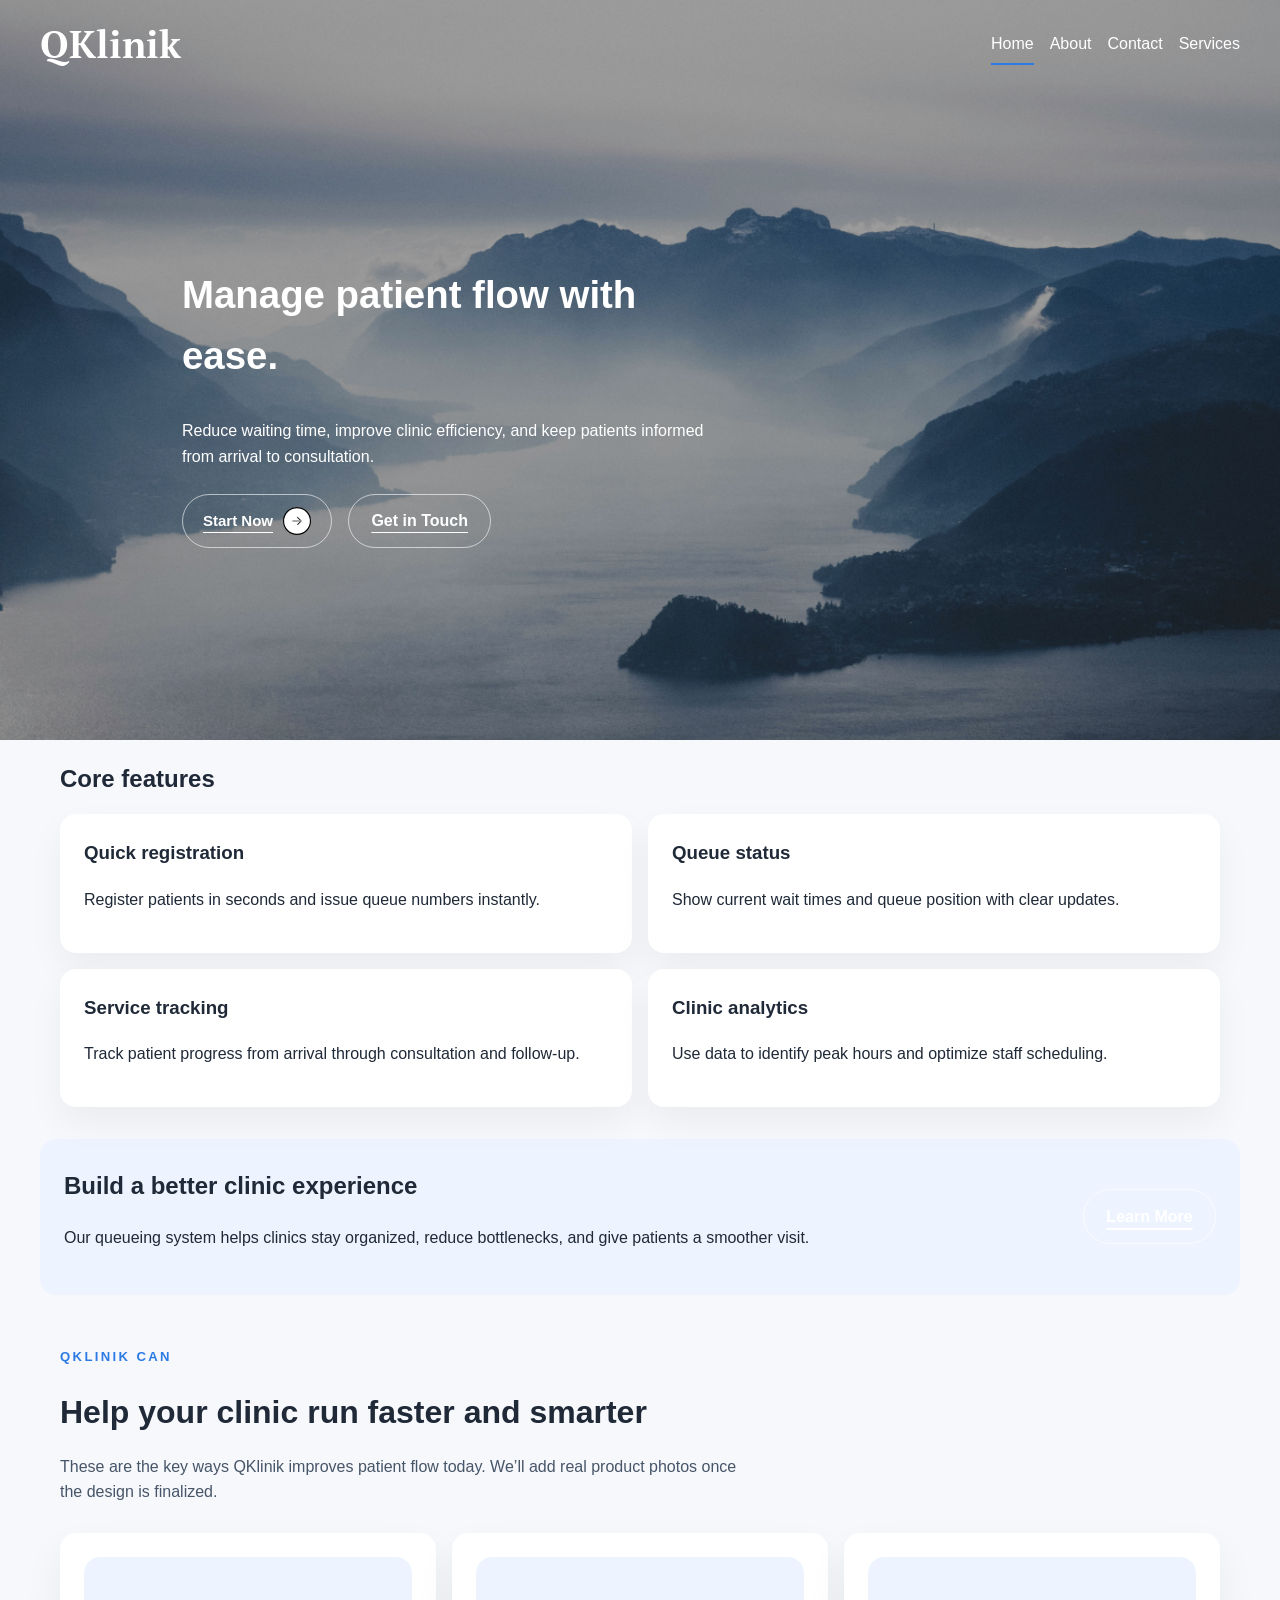
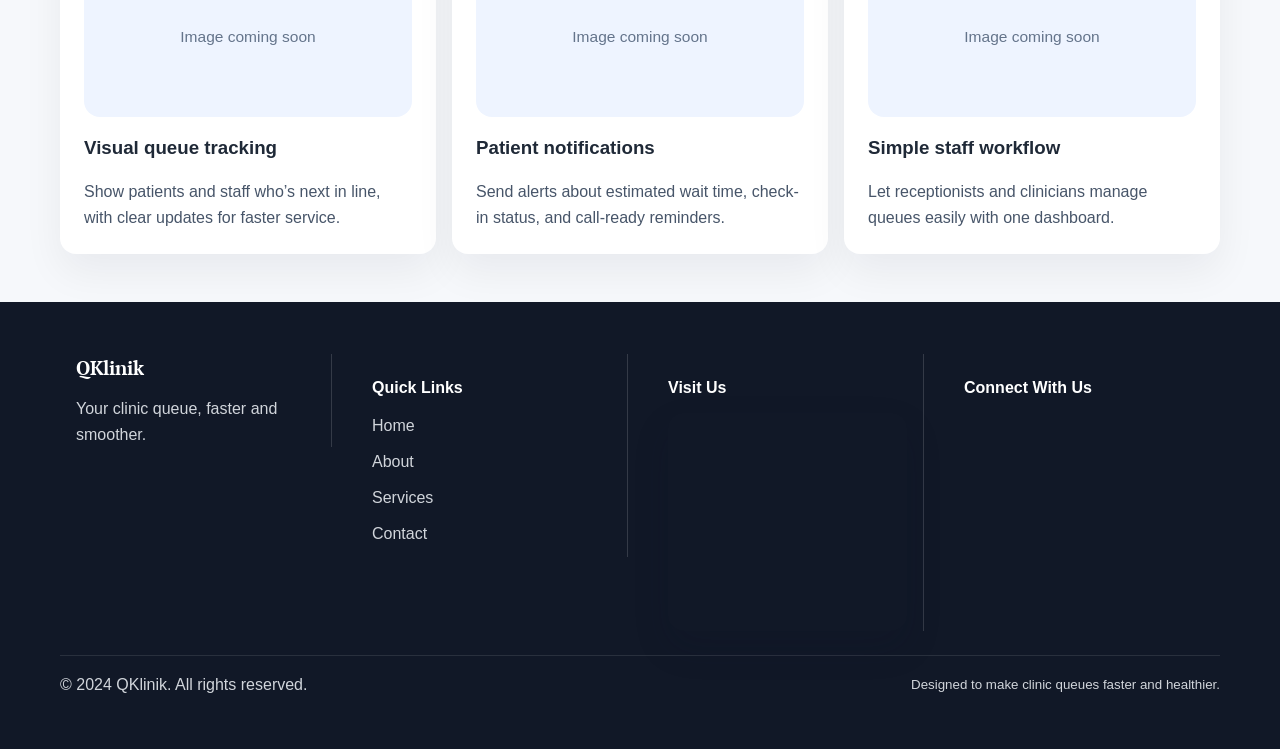
==== Client/webpages/index.html @ 43441c1c "HAHAHHA" ====
<!doctype html>
<html lang="en">
  <head>
    <meta charset="UTF-8" />
    <meta name="viewport" content="width=device-width, initial-scale=1.0" />
    <title>Clinic Queueing System</title>
    <link rel="stylesheet" href="../designs/StylesIndex.css" />
    <link
      href="https://fonts.googleapis.com/css2?family=Poppins:wght@600&display=swap"
      rel="stylesheet"
    />
    <!-- Basic Icons -->
    <link
      href="https://cdn.boxicons.com/3.0.8/fonts/basic/boxicons.min.css"
      rel="stylesheet"
    />
    <!-- Filled Icons -->
    <link
      href="https://cdn.boxicons.com/3.0.8/fonts/filled/boxicons-filled.min.css"
      rel="stylesheet"
    />
    <!-- Brand Icons -->
    <link
      href="https://cdn.boxicons.com/3.0.8/fonts/brands/boxicons-brands.min.css"
      rel="stylesheet"
    />
    <link rel="preconnect" href="https://fonts.googleapis.com" />
    <link rel="preconnect" href="https://fonts.gstatic.com" crossorigin />
    <link
      href="https://fonts.googleapis.com/css2?family=PT+Serif:ital,wght@1,700&display=swap"
      rel="stylesheet"
    />
  </head>

  <body>
    <header class="site-header">
      <div class="container header-inner">
        <div class="brand-section">
          <!-- <img src="../img/Picture3.png" alt="QKlinik Logo" class="logo"> -->
          <a href="index.html" class="site-title-link">
            <h1 class="site-title">QKlinik</h1>
          </a>
        </div>

        <nav id="navbar" class="main-nav">
          <a href="index.html" class="active">Home</a>
          <a href="about.html">About</a>
          <a href="contact.html">Contact</a>
          <a href="product.html">Services</a>
        </nav>
      </div>
    </header>

    <main class="container">
      <section class="hero">
        <div class="hero-bg"></div>
        <div class="hero-content">
          <h2>Manage patient flow with ease.</h2>
          <p>
            Reduce waiting time, improve clinic efficiency, and keep patients
            informed from arrival to consultation.
          </p>
          <div class="hero-actions">
            <a href="../webpages/login.html" class="button primary">
              <span>Start Now</span>
              <svg
                xmlns="http://www.w3.org/2000/svg"
                fill="none"
                viewBox="0 0 74 74"
                height="34"
                width="34"
              >
                <circle
                  stroke-width="3"
                  stroke="black"
                  r="35.5"
                  cy="37"
                  cx="37"
                ></circle>
                <path
                  fill="black"
                  d="M25 35.5C24.1716 35.5 23.5 36.1716 23.5 37C23.5 
                            37.8284 24.1716 38.5 25 38.5V35.5ZM49.0607 
                            38.0607C49.6464 37.4749 49.6464 36.5251 
                            49.0607 35.9393L39.5147 26.3934C38.9289 
                            25.8076 37.9792 25.8076 37.3934 26.3934C36.8076 
                            26.9792 36.8076 27.9289 37.3934 28.5147L45.8787 
                            37L37.3934 45.4853C36.8076 46.0711 36.8076 47.0208 
                            37.3934 47.6066C37.9792 48.1924 38.9289 48.1924 39.5147 
                            47.6066L49.0607 38.0607ZM25 38.5L48 38.5V35.5L25 35.5V38.5Z"
                ></path>
              </svg>
            </a>
            <a href="contact.html" class="button secondary"> Get in Touch </a>
          </div>
        </div>
        <!-- <div class="hero-card">
                <h3>Why choose our system?</h3>
                <ul>
                    <li>Real-time queue tracking</li>
                    <li>Appointment reminders</li>
                    <li>Easy staff check-in</li>
                    <li>Patient notifications</li>
                </ul>
            </div> -->
      </section>

      <section class="features">
        <h2>Core features</h2>
        <div class="feature-grid">
          <article class="feature-card">
            <h3>Quick registration</h3>
            <p>
              Register patients in seconds and issue queue numbers instantly.
            </p>
          </article>
          <article class="feature-card">
            <h3>Queue status</h3>
            <p>
              Show current wait times and queue position with clear updates.
            </p>
          </article>
          <article class="feature-card">
            <h3>Service tracking</h3>
            <p>
              Track patient progress from arrival through consultation and
              follow-up.
            </p>
          </article>
          <article class="feature-card">
            <h3>Clinic analytics</h3>
            <p>
              Use data to identify peak hours and optimize staff scheduling.
            </p>
          </article>
        </div>
      </section>

      <section class="about-preview">
        <div>
          <h2>Build a better clinic experience</h2>
          <p>
            Our queueing system helps clinics stay organized, reduce
            bottlenecks, and give patients a smoother visit.
          </p>
        </div>
        <div class="about-actions">
          <a href="about.html" class="button tertiary">Learn More</a>
        </div>
      </section>

      <section class="showcase">
        <div class="showcase-header">
          <span class="section-label">QKlinik can</span>
          <h2>Help your clinic run faster and smarter</h2>
          <p>
            These are the key ways QKlinik improves patient flow today. We’ll
            add real product photos once the design is finalized.
          </p>
        </div>
        <div class="showcase-grid">
          <article class="showcase-card">
            <div class="showcase-image-placeholder">Image coming soon</div>
            <h3>Visual queue tracking</h3>
            <p>
              Show patients and staff who’s next in line, with clear updates for
              faster service.
            </p>
          </article>
          <article class="showcase-card">
            <div class="showcase-image-placeholder">Image coming soon</div>
            <h3>Patient notifications</h3>
            <p>
              Send alerts about estimated wait time, check-in status, and
              call-ready reminders.
            </p>
          </article>
          <article class="showcase-card">
            <div class="showcase-image-placeholder">Image coming soon</div>
            <h3>Simple staff workflow</h3>
            <p>
              Let receptionists and clinicians manage queues easily with one
              dashboard.
            </p>
          </article>
        </div>
      </section>
    </main>

    <footer class="site-footer">
      <div class="container footer-inner">
        <div class="footer-grid">
          <div class="footer-column footer-brand">
            <h3>QKlinik</h3>
            <p>Your clinic queue, faster and smoother.</p>
          </div>

          <div class="footer-column footer-links">
            <h4>Quick Links</h4>
            <ul>
              <li><a href="index.html">Home</a></li>
              <li><a href="about.html">About</a></li>
              <li><a href="product.html">Services</a></li>
              <li><a href="contact.html">Contact</a></li>
            </ul>
          </div>

          <div class="footer-column footer-map">
            <h4>Visit Us</h4>
            <div class="map-wrapper">
              <iframe
                src="https://www.google.com/maps/embed?pb=!1m18!1m12!1m3!1d981.3903985578287!2d123.89680746063478!3d10.296863647069573!2m3!1f0!2f0!3f0!3m2!1i1024!2i768!4f13.1!3m3!1m2!1s0x33a99bfd54c152e5%3A0xf9b2f3f4bd996da0!2sUniversity%20of%20Cebu%20-%20Main%20Campus!5e0!3m2!1sen!2sph!4v1778160213565!5m2!1sen!2sph"
                allowfullscreen=""
                loading="lazy"
                referrerpolicy="no-referrer-when-downgrade"
              ></iframe>
            </div>
          </div>

          <div class="footer-column footer-social">
            <h4>Connect With Us</h4>
            <div class="social-list">
              <a href="#"><i class="bxl bx-facebook bx-xl"> </i></a>
              <a href="#"><i class="bxl bx-instagram bx-xl"> </i></a>
              <a href="#"><i class="bxl bx-linkedin bx-xl"> </i></a>
              <a href="#"><i class="bxl bx-discord-alt bx-xl"> </i></a>
              <a href="mailto:info@clinicqueue.com"
                ><i class="bxl bx-gmail bx-xl"> </i
              ></a>
              <a
                href="https://github.com/jimsdakrinj/Clinic-Queueing-System-CC-DATASTRUCT22-"
                ><i class="bxl bx-github bx-5xl"> </i
              ></a>
            </div>
          </div>
        </div>

        <div class="footer-bottom">
          <p>&copy; 2024 QKlinik. All rights reserved.</p>
          <small>Designed to make clinic queues faster and healthier.</small>
        </div>
      </div>
    </footer>
  </body>
  <script src="../script.js"></script>
</html>
---- Client/designs/StylesIndex.css ----
@import url("https://fonts.googleapis.com/css2?family=PT+Serif:ital,wght@1,700&display=swap");

@-webkit-keyframes scale-up-ver-top {
  0% {
    -webkit-transform: scaleY(0.4);
    transform: scaleY(0.4);
    -webkit-transform-origin: 100% 0%;
    transform-origin: 100% 0%;
    opacity: 0;
  }

  100% {
    -webkit-transform: scaleY(1);
    transform: scaleY(1);
    -webkit-transform-origin: 100% 0%;
    transform-origin: 100% 0%;
    opacity: 1;
  }
}

@keyframes scale-up-ver-top {
  0% {
    -webkit-transform: scaleY(0.4);
    transform: scaleY(0.4);
    -webkit-transform-origin: 100% 0%;
    transform-origin: 100% 0%;
    opacity: 0;
  }

  100% {
    -webkit-transform: scaleY(1);
    transform: scaleY(1);
    -webkit-transform-origin: 100% 0%;
    transform-origin: 100% 0%;
    opacity: 1;
  }
}

@keyframes fadeInUp {
  from {
    opacity: 0;
    transform: translateY(20px);
  }
  to {
    opacity: 1;
    transform: translateY(0);
  }
}

/* Page transition animations */
@keyframes slideInFromRight {
  from {
    opacity: 0;
    transform: translateX(100%);
  }
  to {
    opacity: 1;
    transform: translateX(0);
  }
}

@keyframes slideInFromLeft {
  from {
    opacity: 0;
    transform: translateX(-100%);
  }
  to {
    opacity: 1;
    transform: translateX(0);
  }
}

@keyframes slideInFromBottom {
  from {
    opacity: 0;
    transform: translateY(100%);
  }
  to {
    opacity: 1;
    transform: translateY(0);
  }
}

/* Page-specific animations */
.page-about main {
  animation: slideInFromRight 0.6s ease-out;
}

.page-contact main {
  animation: slideInFromLeft 0.6s ease-out;
}

.page-product main {
  animation: slideInFromBottom 0.6s ease-out;
}

:root {
  font-family: Arial, Helvetica, sans-serif;
  color: #1f2937;
  background-color: #f6f8fb;
  line-height: 1.6;
}

* {
  box-sizing: border-box;
}

body {
  margin: 0;
  animation: fadeInUp 0.8s ease-out;
  background-color: #f6f8fb; /* Light background for readability */
  color: #1f2937; /* Dark text for contrast */
}

.container {
  max-width: 1200px;
  margin: 0 auto;
  padding: 20px;
}

main.container {
  padding: 0;
}

main > section {
  padding: 0 20px;
}

.site-header {
  position: fixed;
  top: 0;
  width: 100%;
  height: 88px;
  z-index: 999;
  background-color: transparent;
  transition:
    background-color 0.8s ease,
    box-shadow 0.8s ease;
  display: flex;
  align-items: center;
}

.site-header.is-scrolled {
  background-color: #ffffff !important;
  box-shadow: 0 4px 12px rgba(0, 0, 0, 0.15) !important;
}

.site-header.is-scrolled .site-title,
.site-header.is-scrolled .main-nav a {
  color: #1f2937 !important;
}

.main-nav a,
.site-title {
  color: white;
  z-index: 10;
}

.services {
  margin: 2rem 0;
  background: #ffffff;
  border-radius: 1rem;
  padding: 40px;
  color: #1f2937;
  box-shadow: 0 18px 35px rgba(15, 23, 42, 0.06);
}

.site-header .container {
  padding: 0;
}

.site-header + main {
  padding-top: 0;
}

.header-inner {
  display: flex;
  flex-wrap: wrap;
  justify-content: space-between;
  align-items: center;
  gap: 1rem;
  min-height: 88px;
  display: flex !important;
  flex-direction: row !important;
  justify-content: space-between !important;
  width: 100% !important;
  max-width: 1200px; /* Adjust based on your design */
  margin: 0 auto;
  padding: 0 20px;
}

.site-header h1 {
  margin: 0;
  font-size: clamp(2rem, 3vw, 3rem);
}

.brand-section {
  display: flex;
  align-items: center;
  gap: 0;
}

.site-title {
  font-family:
    PT Serif,
    serif;
  font-size: 1.4rem;
  font-weight: 700;
  margin: 0;
  color: white;
}

.site-title-link {
  color: inherit;
  text-decoration: none;
}

.site-title-link:hover {
  text-decoration: none;
}

.logo {
  height: 44px;
  width: auto;
  display: block;
}

.main-nav {
  display: flex;
  flex-wrap: wrap;
  gap: 1rem;
}

.main-nav a {
  position: relative;
  display: inline-block;
  color: white;
  text-decoration: none;
  padding: 0.4rem 0;
  border-radius: 0;
  transition: color 0.2s ease;
}

.main-nav a::after {
  content: "";
  position: absolute;
  left: 0;
  bottom: -2px;
  width: 0;
  height: 2px;
  background: #2c7be5;
  transition: width 1s ease;
}

.main-nav a:hover::after,
.main-nav a.active::after {
  width: 100%;
}

.site-header.scrolled .main-nav a {
  color: #1f2937;
}

.site-header.scrolled .main-nav a:hover::after,
.site-header.scrolled .main-nav a.active::after {
  width: 100%;
}

.hero {
  position: relative;
  display: grid;
  grid-template-columns: 1.2fr 0.8fr;
  gap: 1.5rem;
  align-items: center;
  min-height: 740px;
  margin: 0;
  padding: 0;
  overflow: hidden;
  width: 100vw;
  left: 50%;
  transform: translateX(-50%);
}

.hero-bg {
  position: absolute;
  inset: 0;
  background: url("../img/wallpaper1.jpg") center/cover no-repeat;
  z-index: 1;
}

.hero-bg::after {
  content: "";
  position: absolute;
  inset: 0;
  background: rgba(0, 0, 0, 0.35);
}

.hero-content {
  margin-left: 150px;
  position: relative;
  z-index: 10;
  padding: 120px 2rem 3rem;
  color: white;
  max-width: 680px;
}

.hero-card {
  background: rgba(233, 231, 231, 0.9);
  border-radius: 1rem;
  padding: 2rem;
  box-shadow: 0 20px 45px rgba(15, 23, 42, 0.08);
  color: #1f2937;
}

.hero-card li {
  font-family: consolas, monospace;
  color: #111827;
}

.hero-content h2,
.hero-content p {
  color: #ffffff;
}

.hero-content h2 {
  font-size: clamp(2rem, 3vw, 2.5rem);
  margin-top: 0;
}

.hero-content p {
  max-width: 620px;
  margin: 1rem 0 1.5rem;
}

.hero-actions {
  display: flex;
  gap: 1rem;
  flex-wrap: wrap;
}

.button {
  display: inline-flex;
  align-items: center;
  justify-content: center;
  text-decoration: underline;
  text-decoration-color: white;
  text-underline-offset: 6px;
  text-decoration-thickness: 2px;
  border-radius: 999px;
  padding: 0.85rem 1.4rem;
  border: 1px solid rgba(255, 255, 255, 0.6);
  font-weight: 700;
  color: white;
  background: transparent;
  transition: all 0.2s ease;
}

.button.primary {
  cursor: pointer;
  font-family: Helvetica, "sans-serif";
  padding: 10px 20px;
  display: inline-flex;
  align-items: center;
  font-size: 15px;
}

.hero-actions a {
  color: white;
  text-decoration: underline;
  text-decoration-color: white;
  text-underline-offset: 6px;
}

.hero-actions span.button.primary:visited {
  color: white;
}

.button.primary:hover,
.button.secondary:hover,
.button.tertiary:hover {
  background: rgba(255, 255, 255, 0.18);
  border-color: rgba(255, 255, 255, 0.95);
}

.button > svg {
  width: 28px;
  height: 28px;
  margin-left: 10px;
  transition: transform 0.3s ease-in-out;
  stroke: currentColor;
  fill: currentColor;
}

.button:hover svg {
  transform: translateX(5px);
}

.button.primary:active,
.button.secondary:active,
.button.tertiary:active {
  transform: scale(0.97);
}

.button.secondary {
  cursor: pointer;
  background: transparent;
  color: white;
}

.button.tertiary {
  background: transparent;
  color: white;
  border-color: rgba(255, 255, 255, 0.6);
}

.hero-card {
  background: white;
  border-radius: 1rem;
  padding: 2rem;
  box-shadow: 0 20px 45px rgba(15, 23, 42, 0.08);
}

.hero-card h3 {
  margin-top: 0;
}

.hero-card ul {
  margin: 1rem 0 0;
  padding-left: 1.25rem;
}

.hero-card li {
  margin-bottom: 0.75rem;
}

.features {
  margin-bottom: 2rem;
}

.features h2 {
  margin-bottom: 1rem;
}

.feature-grid {
  display: grid;
  grid-template-columns: repeat(2, minmax(0, 1fr));
  gap: 1rem;
}

.feature-card {
  background: white;
  padding: 1.5rem;
  border-radius: 1rem;
  box-shadow: 0 16px 35px rgba(15, 23, 42, 0.05);
}

.feature-card h3 {
  margin-top: 0;
}

.about-preview {
  display: flex;
  justify-content: space-between;
  align-items: center;
  gap: 1.5rem;
  padding: 1.75rem 1.5rem;
  background: #eef4ff;
  border-radius: 1rem;
  margin-bottom: 3rem;
}

.about-preview h2 {
  margin-top: 0;
}

.about-actions {
  text-align: right;
}

.showcase {
  margin-bottom: 3rem;
}

.showcase-header {
  max-width: 720px;
  margin-bottom: 1.75rem;
}

.section-label {
  display: inline-block;
  text-transform: uppercase;
  letter-spacing: 0.18em;
  color: #2c7be5;
  font-weight: 700;
  font-size: 0.82rem;
  margin-bottom: 0.75rem;
}

.showcase-header h2 {
  margin: 0.5rem 0 1rem;
  font-size: clamp(1.8rem, 2.5vw, 2.4rem);
}

.showcase-header p {
  margin: 0;
  max-width: 680px;
  color: #475569;
}

.showcase-grid {
  display: grid;
  grid-template-columns: repeat(3, minmax(0, 1fr));
  gap: 1rem;
}

.showcase-card {
  background: white;
  border-radius: 1rem;
  padding: 1.5rem;
  box-shadow: 0 18px 40px rgba(15, 23, 42, 0.06);
  display: grid;
  gap: 1rem;
}

.showcase-image-placeholder {
  min-height: 160px;
  border-radius: 1rem;
  background: #eef4ff;
  display: grid;
  place-items: center;
  color: #64748b;
  font-size: 0.97rem;
  text-align: center;
  padding: 1rem;
}

.showcase-card h3 {
  margin: 0;
}

.showcase-card p {
  margin: 0;
  color: #475569;
}

@media (max-width: 900px) {
  .showcase-grid {
    grid-template-columns: 1fr 1fr;
  }
}

@media (max-width: 640px) {
  .about-preview,
  .header-inner,
  .feature-grid,
  .footer-grid,
  .showcase-grid {
    grid-template-columns: 1fr;
    flex-direction: column;
  }

  .hero,
  .about-preview {
    display: block;
  }

  .showcase-grid {
    grid-template-columns: 1fr;
  }

  .footer-bottom {
    flex-direction: column;
    align-items: flex-start;
  }

  .main-nav {
    justify-content: center;
  }

  .feature-grid {
    display: grid;
    grid-template-columns: 1fr;
  }

  .about-actions {
    text-align: left;
  }
}

.site-footer {
  background: #111827;
  color: #d1d5db;
  padding: 2rem 0;
}

.footer-inner {
  display: flex;
  flex-direction: column;
  gap: 1.5rem;
}

.footer-grid {
  display: grid;
  grid-template-columns: repeat(4, minmax(0, 1fr));
  gap: 1.5rem;
  align-items: start;
}

.footer-column h4 {
  margin-bottom: 0.75rem;
  color: #ffffff;
}

.footer-brand h3 {
  font-family:
    PT Serif,
    serif;
  margin: 0 0 0.75rem;
  color: #ffffff;
}

.footer-brand p {
  margin: 0;
  max-width: 320px;
}

.footer-links ul {
  list-style: none;
  padding: 0;
  margin: 0;
}

.footer-links li {
  margin-bottom: 0.65rem;
}

.footer-links a {
  color: #d1d5db;
  text-decoration: none;
}

.footer-links a:hover {
  color: #ffffff;
}

.map-wrapper {
  border-radius: 1rem;
  overflow: hidden;
  box-shadow: 0 16px 35px rgba(15, 23, 42, 0.15);
}

.map-wrapper iframe {
  width: 100%;
  height: 210px;
  border: 0;
}

.footer-social {
  display: flex;
  flex-direction: column;
  gap: 1rem;
  align-items: flex-start;
}

.social-list {
  display: grid;
  grid-template-columns: 1fr 1fr;
  gap: 0.75rem;
}

.social-list a {
  display: inline-flex;
  align-items: center;
  justify-content: center;

  color: #d1d5db;
  text-decoration: none;
  transition: color 0.2s ease;
}

.social-list a i {
  font-size: 40px;
}

.social-list a:hover {
  color: #2c7be5;
  transition: transform 1.5s ease;
}

.social-list a:hover {
  transform: rotate(360deg);
}

.footer-bottom {
  display: flex;
  justify-content: space-between;
  align-items: center;
  gap: 1rem;
  border-top: 1px solid rgba(255, 255, 255, 0.1);
  padding-top: 1rem;
}

.footer-column {
  padding: 0 1rem;
}

.footer-column:not(:last-child) {
  border-right: 1px solid rgba(255, 255, 255, 0.15);
}

.site-footer p,
.site-footer small {
  margin: 0;
}

@media (max-width: 820px) {
  .hero,
  .about-preview,
  .header-inner,
  .feature-grid,
  .footer-inner {
    grid-template-columns: 1fr;
    flex-direction: column;
  }

  .hero,
  .about-preview {
    display: block;
  }

  .footer-grid {
    grid-template-columns: 1fr;
  }

  .footer-bottom {
    flex-direction: column;
    align-items: flex-start;
  }

  .main-nav {
    justify-content: center;
  }

  .feature-grid {
    display: grid;
    grid-template-columns: 1fr;
  }

  .about-actions {
    text-align: left;
  }
}

.services h2 {
  text-align: center;
  margin-bottom: 1rem;
}

.services p {
  text-align: center;
  margin-bottom: 2rem;
  color: #475569;
}

.services-grid {
  display: grid;
  grid-template-columns: repeat(3, minmax(0, 1fr));
  gap: 1.5rem;
}

.service-card {
  background: white;
  padding: 1.5rem;
  border-radius: 1rem;
  box-shadow: 0 16px 35px rgba(15, 23, 42, 0.05);
  text-align: center;
}

.service-card h3 {
  margin-top: 0;
  margin-bottom: 0.5rem;
}

.service-card p {
  margin: 0;
  color: #475569;
}

@media (max-width: 900px) {
  .services-grid {
    grid-template-columns: 1fr 1fr;
  }
}

@media (max-width: 640px) {
  .services-grid {
    grid-template-columns: 1fr;
  }
}

.about {
  margin: 2rem 0;
}

.about h2 {
  text-align: center;
  margin-bottom: 1rem;
}

.about p {
  text-align: center;
  margin-bottom: 2rem;
  color: #475569;
}

.about-content {
  display: grid;
  grid-template-columns: 1fr 1fr;
  gap: 2rem;
  align-items: start;
}

.about-text h3 {
  margin-top: 1.5rem;
  margin-bottom: 0.5rem;
}

.about-text ul {
  margin: 0.5rem 0;
  padding-left: 1.25rem;
}

.about-text li {
  margin-bottom: 0.5rem;
}

.about-image {
  display: flex;
  justify-content: center;
}

.image-placeholder {
  width: 100%;
  max-width: 400px;
  height: 300px;
  background: #eef4ff;
  border-radius: 1rem;
  display: grid;
  place-items: center;
  color: #64748b;
  font-size: 1.1rem;
}

@media (max-width: 900px) {
  .about-content {
    grid-template-columns: 1fr;
  }
}

.contact {
  margin: 2rem 0;
}

.contact h2 {
  text-align: center;
  margin-bottom: 1rem;
}

.contact p {
  text-align: center;
  margin-bottom: 2rem;
  color: #475569;
}

.contact-content {
  display: grid;
  grid-template-columns: 1fr 1fr;
  gap: 2rem;
  align-items: start;
}

.contact-form {
  background: white;
  padding: 2rem;
  border-radius: 1rem;
  box-shadow: 0 16px 35px rgba(15, 23, 42, 0.05);
}

.form-group {
  margin-bottom: 1.5rem;
}

.form-group label {
  display: block;
  margin-bottom: 0.5rem;
  font-weight: 600;
  color: #1f2937;
}

.form-group input,
.form-group textarea {
  width: 100%;
  padding: 0.75rem;
  border: 1px solid #d1d5db;
  border-radius: 0.5rem;
  font-size: 1rem;
}

.form-group textarea {
  resize: vertical;
}

.contact-info {
  display: flex;
  flex-direction: column;
  gap: 1.5rem;
}

.info-item h3 {
  margin-top: 0;
  margin-bottom: 0.5rem;
  color: #1f2937;
}

.info-item p {
  margin: 0;
  color: #475569;
}

@media (max-width: 900px) {
  .contact-content {
    grid-template-columns: 1fr;
  }
}

@keyframes slideInDownInstant {
  0% {
    transform: translateY(-10px);
    opacity: 0.8;
  }
  100% {
    transform: translateY(0);
    opacity: 1;
  }
}
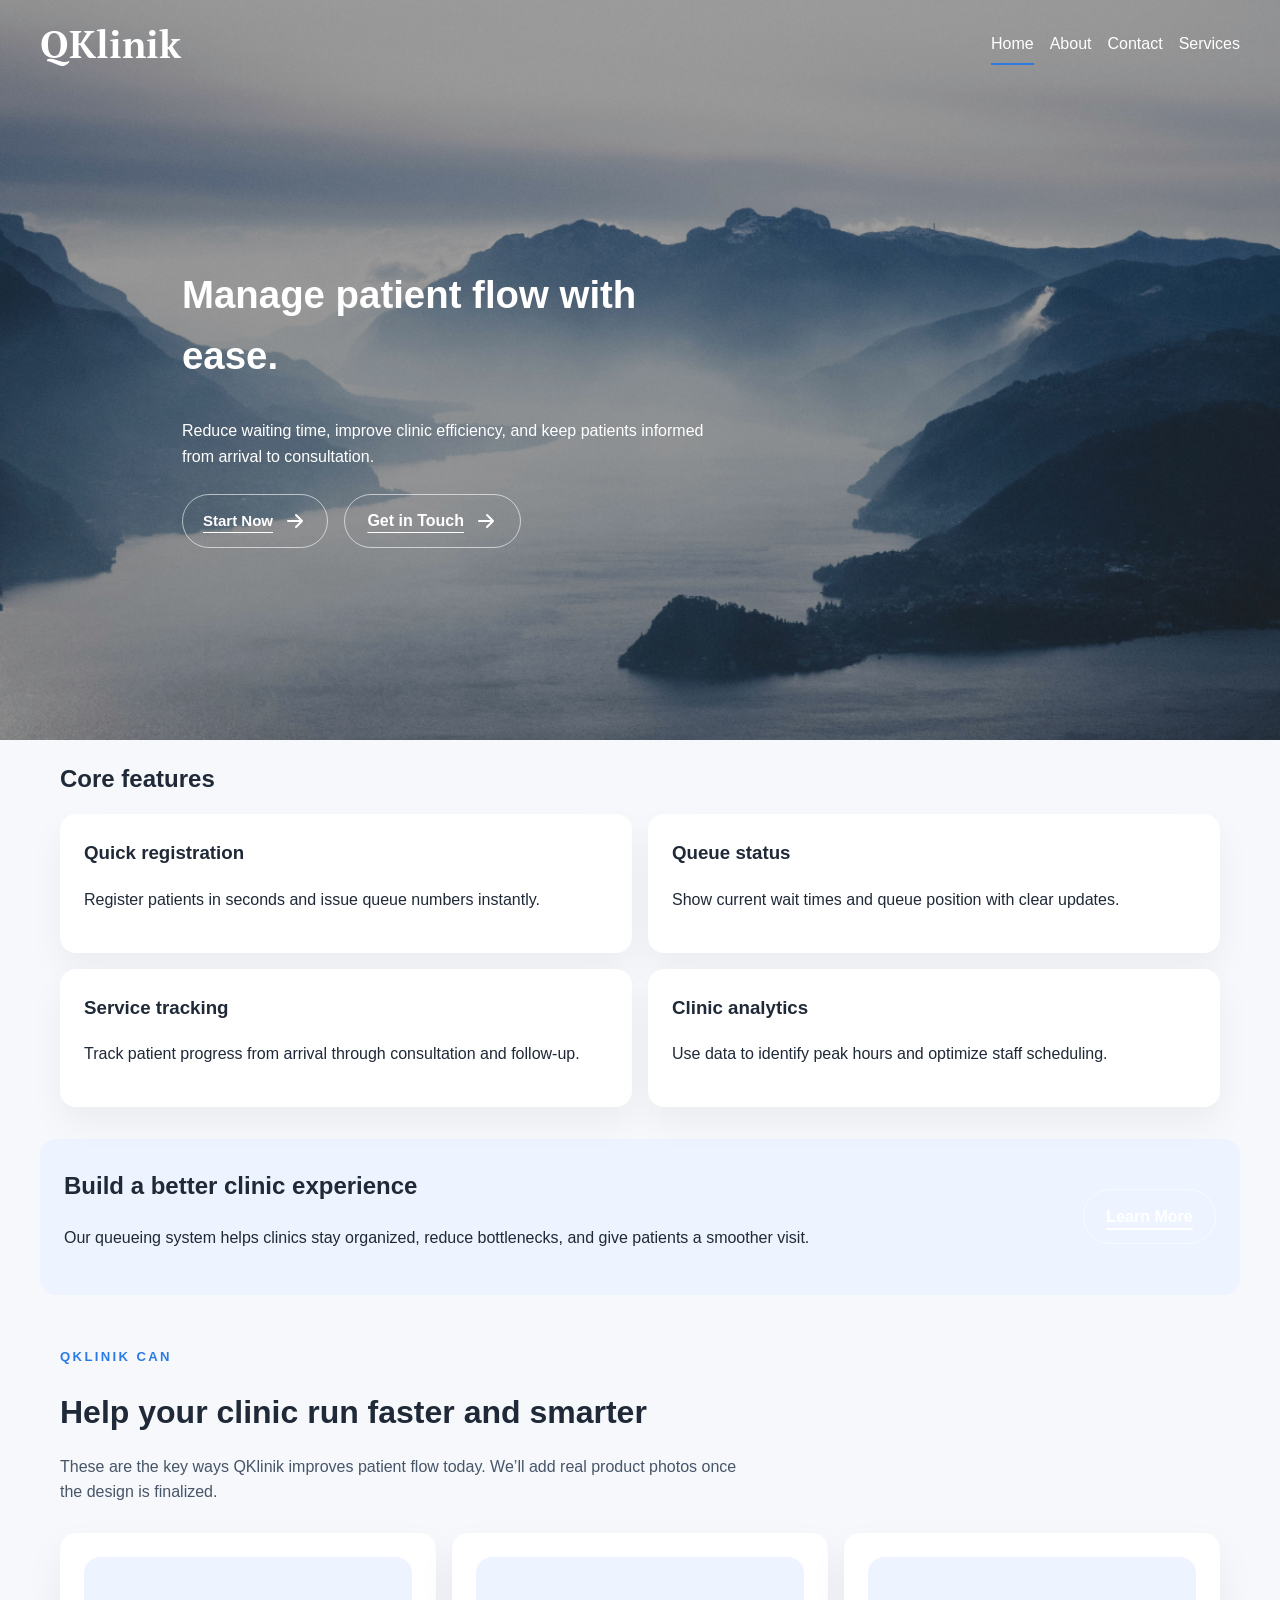
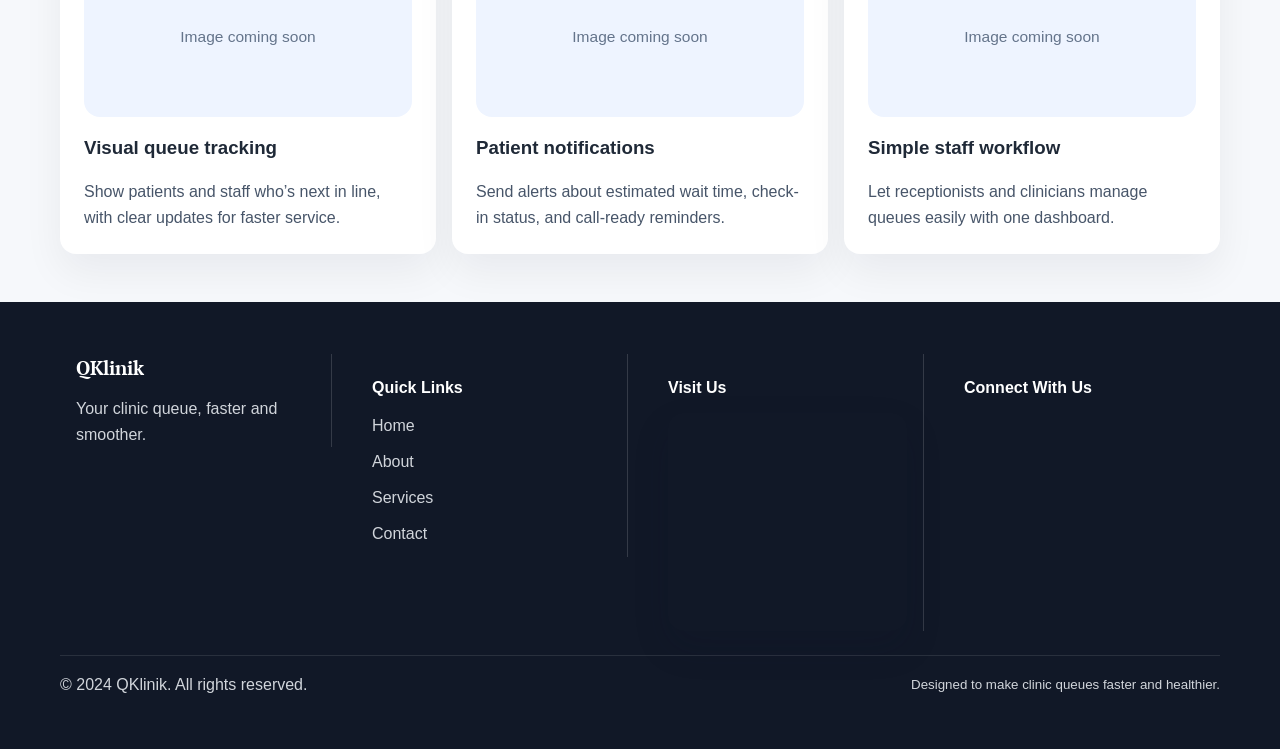
==== commit faa0b318: "test edits" ====
--- a/Client/webpages/index.html
+++ b/Client/webpages/index.html
@@ -66,32 +66,27 @@
               <svg
                 xmlns="http://www.w3.org/2000/svg"
                 fill="none"
-                viewBox="0 0 74 74"
-                height="34"
-                width="34"
+                viewBox="0 0 24 24"
+                aria-hidden="true"
               >
-                <circle
-                  stroke-width="3"
-                  stroke="black"
-                  r="35.5"
-                  cy="37"
-                  cx="37"
-                ></circle>
                 <path
-                  fill="black"
-                  d="M25 35.5C24.1716 35.5 23.5 36.1716 23.5 37C23.5 
-                            37.8284 24.1716 38.5 25 38.5V35.5ZM49.0607 
-                            38.0607C49.6464 37.4749 49.6464 36.5251 
-                            49.0607 35.9393L39.5147 26.3934C38.9289 
-                            25.8076 37.9792 25.8076 37.3934 26.3934C36.8076 
-                            26.9792 36.8076 27.9289 37.3934 28.5147L45.8787 
-                            37L37.3934 45.4853C36.8076 46.0711 36.8076 47.0208 
-                            37.3934 47.6066C37.9792 48.1924 38.9289 48.1924 39.5147 
-                            47.6066L49.0607 38.0607ZM25 38.5L48 38.5V35.5L25 35.5V38.5Z"
+                  d="M5 12h14M13 6l6 6-6 6"
                 ></path>
               </svg>
             </a>
-            <a href="contact.html" class="button secondary"> Get in Touch </a>
+            <a href="contact.html" class="button secondary">
+              <span>Get in Touch</span>
+              <svg
+                xmlns="http://www.w3.org/2000/svg"
+                fill="none"
+                viewBox="0 0 24 24"
+                aria-hidden="true"
+              >
+                <path
+                  d="M5 12h14M13 6l6 6-6 6"
+                ></path>
+              </svg>
+            </a>
           </div>
         </div>
         <!-- <div class="hero-card">
--- a/Client/designs/StylesIndex.css
+++ b/Client/designs/StylesIndex.css
@@ -74,6 +74,17 @@
   from {
     opacity: 0;
     transform: translateY(100%);
+  }
+  to {
+    opacity: 1;
+    transform: translateY(0);
+  }
+}
+
+@keyframes slideInDown {
+  from {
+    opacity: 0;
+    transform: translateY(-100%);
   }
   to {
     opacity: 1;
@@ -135,7 +146,9 @@
   background-color: transparent;
   transition:
     background-color 0.8s ease,
-    box-shadow 0.8s ease;
+    box-shadow 0.8s ease,
+    color 0.8s ease;
+  animation: slideInDown 0.8s ease-out both;
   display: flex;
   align-items: center;
 }
@@ -208,6 +221,7 @@
   font-weight: 700;
   margin: 0;
   color: white;
+  transition: color 0.8s ease;
 }
 
 .site-title-link {
@@ -238,7 +252,7 @@
   text-decoration: none;
   padding: 0.4rem 0;
   border-radius: 0;
-  transition: color 0.2s ease;
+  transition: color 0.8s ease;
 }
 
 .main-nav a::after {
@@ -257,12 +271,12 @@
   width: 100%;
 }
 
-.site-header.scrolled .main-nav a {
+.site-header.is-scrolled .main-nav a {
   color: #1f2937;
 }
 
-.site-header.scrolled .main-nav a:hover::after,
-.site-header.scrolled .main-nav a.active::after {
+.site-header.is-scrolled .main-nav a:hover::after,
+.site-header.is-scrolled .main-nav a.active::after {
   width: 100%;
 }
 
@@ -340,10 +354,12 @@
 
 .button {
   display: inline-flex;
+  flex-direction: row;
   align-items: center;
   justify-content: center;
+  gap: 10px;
   text-decoration: underline;
-  text-decoration-color: white;
+  text-decoration-color: currentColor;
   text-underline-offset: 6px;
   text-decoration-thickness: 2px;
   border-radius: 999px;
@@ -357,17 +373,16 @@
 
 .button.primary {
   cursor: pointer;
-  font-family: Helvetica, "sans-serif";
+  font-family: Helvetica, Arial, sans-serif;
   padding: 10px 20px;
-  display: inline-flex;
-  align-items: center;
   font-size: 15px;
+  font-weight: 700;
 }
 
 .hero-actions a {
   color: white;
   text-decoration: underline;
-  text-decoration-color: white;
+  text-decoration-color: currentColor;
   text-underline-offset: 6px;
 }
 
@@ -383,12 +398,15 @@
 }
 
 .button > svg {
-  width: 28px;
-  height: 28px;
-  margin-left: 10px;
+  width: 24px;
+  height: 24px;
+  flex: 0 0 auto;
   transition: transform 0.3s ease-in-out;
   stroke: currentColor;
-  fill: currentColor;
+  stroke-width: 2px;
+  stroke-linecap: round;
+  stroke-linejoin: round;
+  fill: none;
 }
 
 .button:hover svg {
@@ -403,6 +421,9 @@
 
 .button.secondary {
   cursor: pointer;
+  font-family: Arial, Helvetica, sans-serif;
+  font-size: 16px;
+  font-weight: 700;
   background: transparent;
   color: white;
 }
@@ -933,13 +954,3 @@
   }
 }
 
-@keyframes slideInDownInstant {
-  0% {
-    transform: translateY(-10px);
-    opacity: 0.8;
-  }
-  100% {
-    transform: translateY(0);
-    opacity: 1;
-  }
-}
